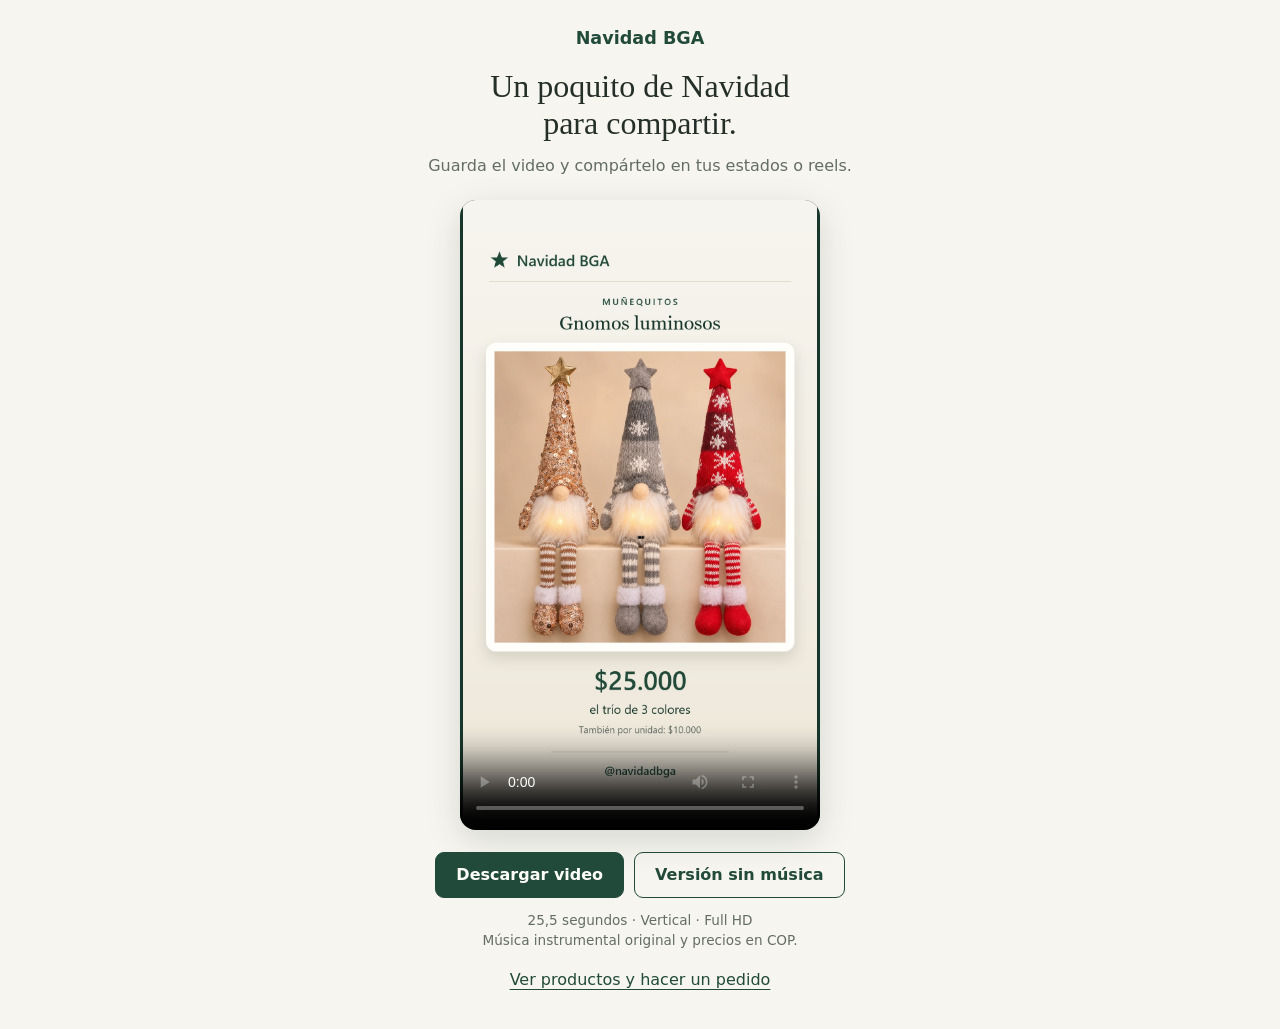
==== docs/reel/index.html @ 73334e3b "Crear reel vertical de NavidadBGA con fotos, precios y musica original" ====
<!doctype html>
<html lang="es-CO">
<head>
  <meta charset="utf-8">
  <meta name="viewport" content="width=device-width,initial-scale=1">
  <meta name="description" content="Video de Navidad BGA para compartir en estados y reels.">
  <meta name="theme-color" content="#17372c">
  <title>Video para compartir · Navidad BGA</title>
  <link rel="icon" href="../marca.svg" type="image/svg+xml">
  <style>
    *{box-sizing:border-box}body{margin:0;background:#f7f5ef;color:#242f29;font-family:'Segoe UI',system-ui,sans-serif}
    main{max-width:660px;margin:auto;padding:28px 20px 40px;text-align:center}
    .brand{color:#214a3a;text-decoration:none;font-weight:700;font-size:1.1rem}
    h1{font:2rem Georgia,serif;line-height:1.15;margin:20px 0 12px}
    p{color:#626d65;line-height:1.5;margin:12px 0 20px}
    video{display:block;width:min(100%,360px);height:auto;max-height:70vh;aspect-ratio:9/16;object-fit:contain;margin:22px auto;background:#17372c;border-radius:16px;box-shadow:0 10px 34px #17372c26}
    .actions{display:flex;gap:10px;flex-wrap:wrap;justify-content:center}
    .button{display:inline-flex;align-items:center;justify-content:center;min-height:46px;padding:12px 20px;background:#214a3a;color:#fffefa;border:1px solid #214a3a;border-radius:9px;text-decoration:none;font-weight:650}
    .secondary{background:transparent;color:#214a3a}.info{font-size:.85rem}.catalog{color:#214a3a;text-underline-offset:4px}
    :focus-visible{outline:3px solid #a26333;outline-offset:4px}
  </style>
</head>
<body>
  <main>
    <a class="brand" href="../">Navidad BGA</a>
    <h1>Un poquito de Navidad<br>para compartir.</h1>
    <p>Guarda el video y compártelo en tus estados o reels.</p>
    <video controls playsinline preload="metadata" poster="portada-reel.jpg" aria-label="Video navideño de Navidad BGA">
      <source src="NavidadBGA-reel-estados.mp4" type="video/mp4">
      <a href="NavidadBGA-reel-estados.mp4">Descargar el video</a>
    </video>
    <div class="actions">
      <a class="button" href="NavidadBGA-reel-estados.mp4" download="NavidadBGA-reel-estados.mp4">Descargar video</a>
      <a class="button secondary" href="NavidadBGA-vertical-sin-musica.mp4" download="NavidadBGA-sin-musica.mp4">Versión sin música</a>
    </div>
    <p class="info">25,5 segundos · Vertical · Full HD<br>Música instrumental original y precios en COP.</p>
    <a class="catalog" href="../">Ver productos y hacer un pedido</a>
  </main>
</body>
</html>
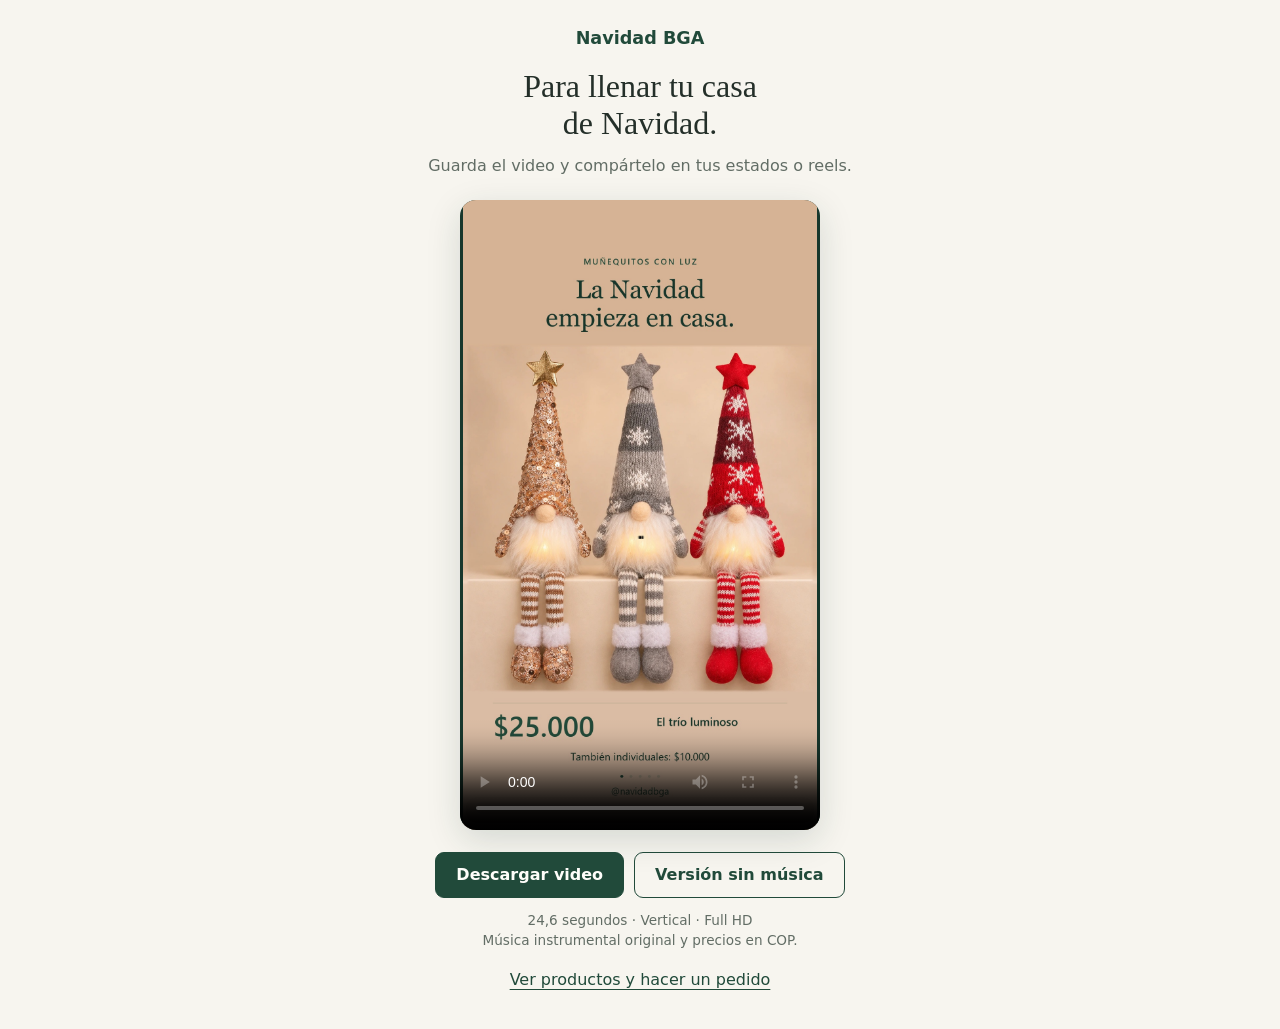
==== commit 9809ac17: "Pulir reel con cinco protagonistas y transiciones limpias" ====
--- a/docs/reel/index.html
+++ b/docs/reel/index.html
@@ -23,17 +23,17 @@
 <body>
   <main>
     <a class="brand" href="../">Navidad BGA</a>
-    <h1>Un poquito de Navidad<br>para compartir.</h1>
+    <h1>Para llenar tu casa<br>de Navidad.</h1>
     <p>Guarda el video y compártelo en tus estados o reels.</p>
-    <video controls playsinline preload="metadata" poster="portada-reel.jpg" aria-label="Video navideño de Navidad BGA">
-      <source src="NavidadBGA-reel-estados.mp4" type="video/mp4">
-      <a href="NavidadBGA-reel-estados.mp4">Descargar el video</a>
+    <video controls playsinline preload="metadata" poster="portada-reel.jpg?v=2" aria-label="Video navideño de Navidad BGA">
+      <source src="NavidadBGA-reel-estados.mp4?v=2" type="video/mp4">
+      <a href="NavidadBGA-reel-estados.mp4?v=2">Descargar el video</a>
     </video>
     <div class="actions">
-      <a class="button" href="NavidadBGA-reel-estados.mp4" download="NavidadBGA-reel-estados.mp4">Descargar video</a>
-      <a class="button secondary" href="NavidadBGA-vertical-sin-musica.mp4" download="NavidadBGA-sin-musica.mp4">Versión sin música</a>
+      <a class="button" href="NavidadBGA-reel-estados.mp4?v=2" download="NavidadBGA-reel-estados.mp4">Descargar video</a>
+      <a class="button secondary" href="NavidadBGA-vertical-sin-musica.mp4?v=2" download="NavidadBGA-sin-musica.mp4">Versión sin música</a>
     </div>
-    <p class="info">25,5 segundos · Vertical · Full HD<br>Música instrumental original y precios en COP.</p>
+    <p class="info">24,6 segundos · Vertical · Full HD<br>Música instrumental original y precios en COP.</p>
     <a class="catalog" href="../">Ver productos y hacer un pedido</a>
   </main>
 </body>
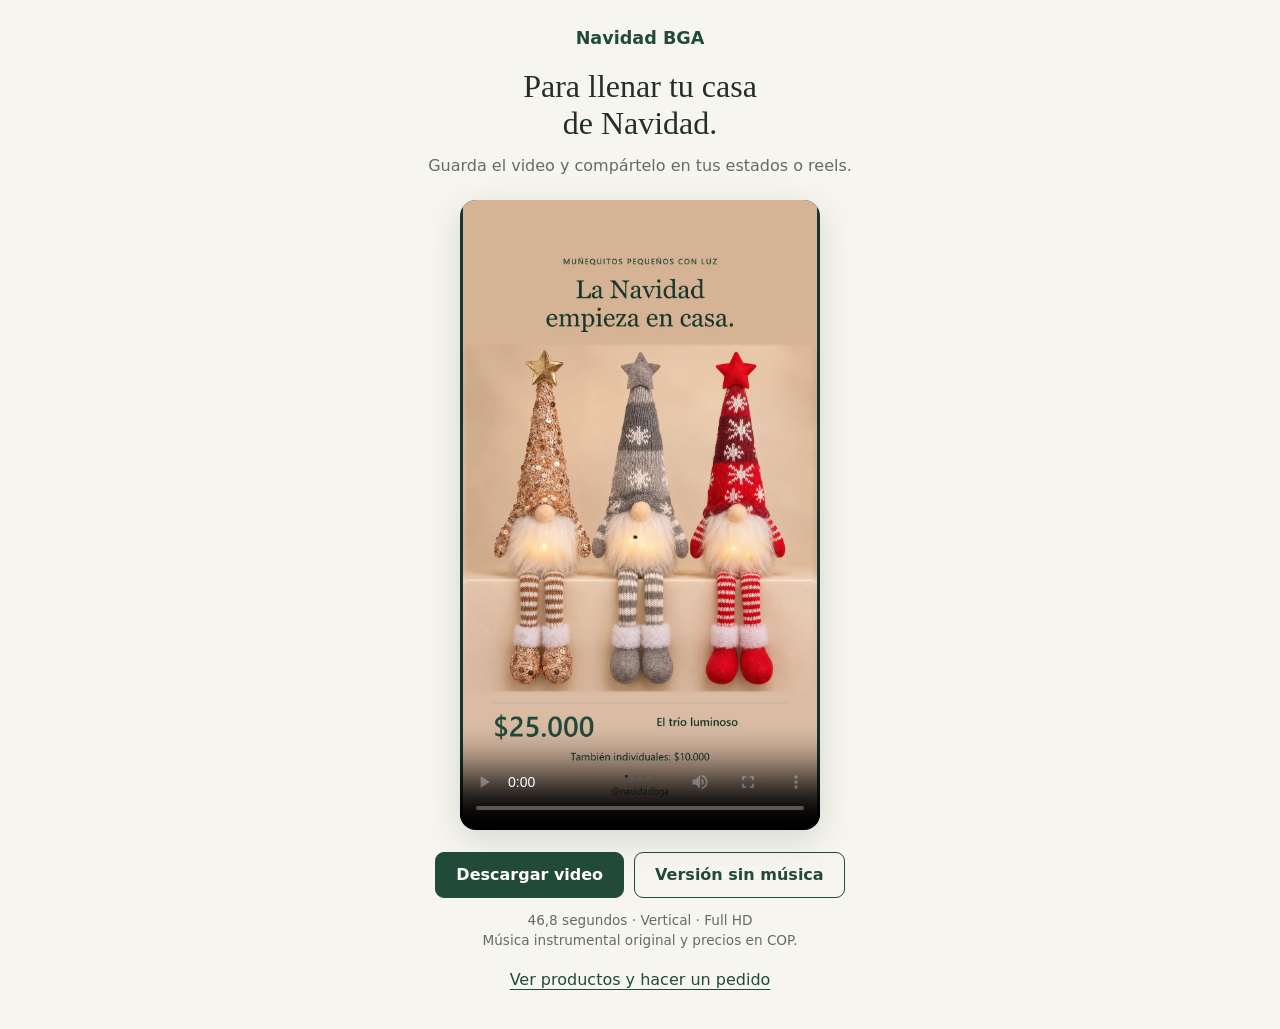
==== commit 5bb0b7ba: "Corregir fundas a 20mil y ampliar colecciones del reel navideno" ====
--- a/docs/reel/index.html
+++ b/docs/reel/index.html
@@ -25,15 +25,15 @@
     <a class="brand" href="../">Navidad BGA</a>
     <h1>Para llenar tu casa<br>de Navidad.</h1>
     <p>Guarda el video y compártelo en tus estados o reels.</p>
-    <video controls playsinline preload="metadata" poster="portada-reel.jpg?v=2" aria-label="Video navideño de Navidad BGA">
-      <source src="NavidadBGA-reel-estados.mp4?v=2" type="video/mp4">
-      <a href="NavidadBGA-reel-estados.mp4?v=2">Descargar el video</a>
+    <video controls playsinline preload="metadata" poster="portada-reel.jpg?v=3" aria-label="Video navideño de Navidad BGA">
+      <source src="NavidadBGA-reel-estados.mp4?v=3" type="video/mp4">
+      <a href="NavidadBGA-reel-estados.mp4?v=3">Descargar el video</a>
     </video>
     <div class="actions">
-      <a class="button" href="NavidadBGA-reel-estados.mp4?v=2" download="NavidadBGA-reel-estados.mp4">Descargar video</a>
-      <a class="button secondary" href="NavidadBGA-vertical-sin-musica.mp4?v=2" download="NavidadBGA-sin-musica.mp4">Versión sin música</a>
+      <a class="button" href="NavidadBGA-reel-estados.mp4?v=3" download="NavidadBGA-reel-estados.mp4">Descargar video</a>
+      <a class="button secondary" href="NavidadBGA-vertical-sin-musica.mp4?v=3" download="NavidadBGA-sin-musica.mp4">Versión sin música</a>
     </div>
-    <p class="info">24,6 segundos · Vertical · Full HD<br>Música instrumental original y precios en COP.</p>
+    <p class="info">46,8 segundos · Vertical · Full HD<br>Música instrumental original y precios en COP.</p>
     <a class="catalog" href="../">Ver productos y hacer un pedido</a>
   </main>
 </body>
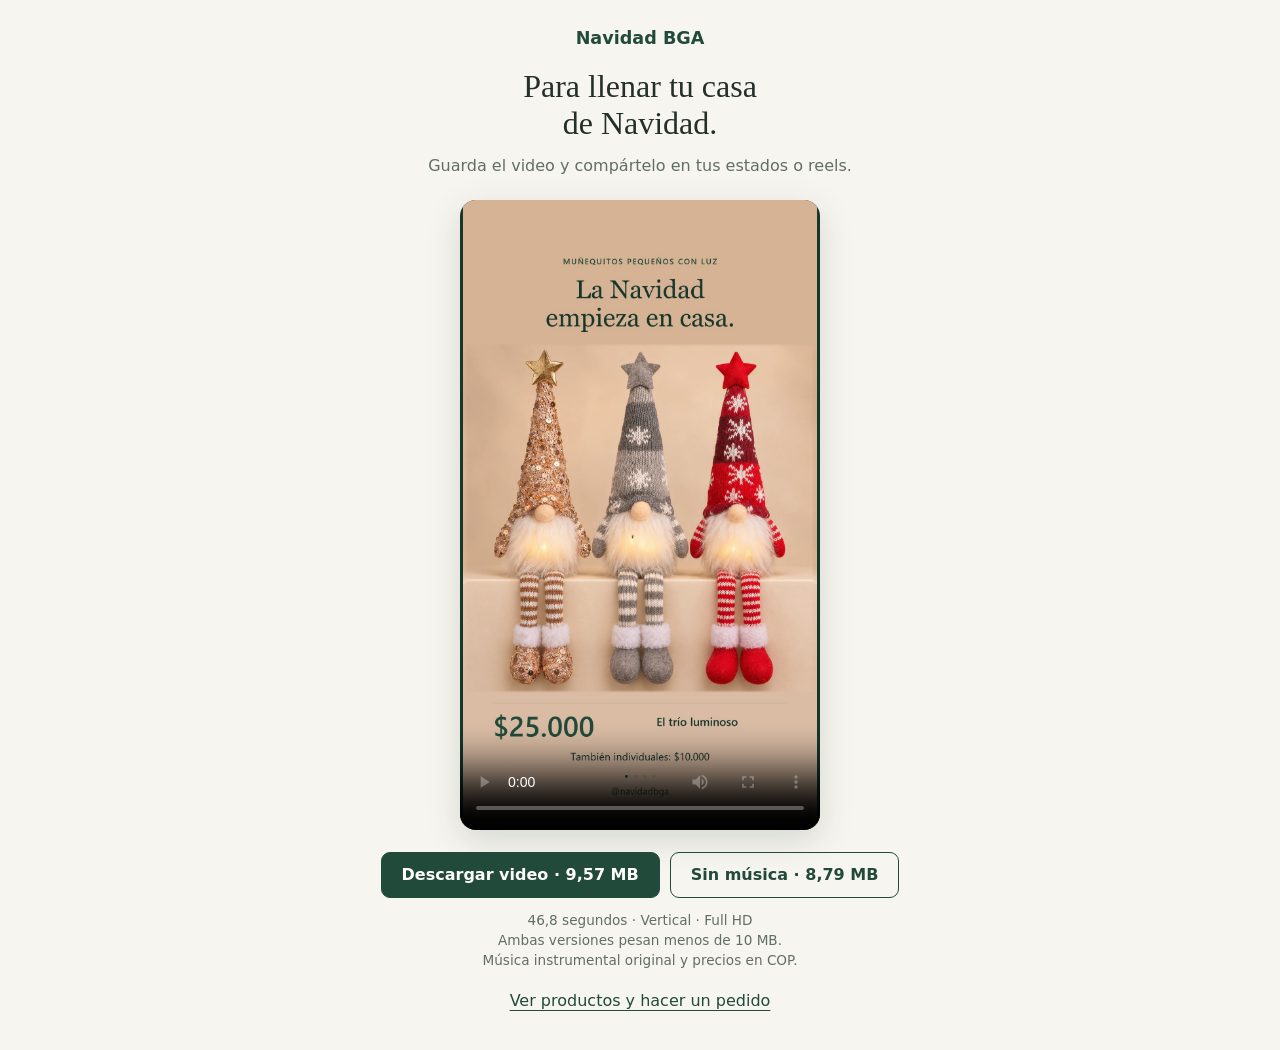
==== commit daf840f9: "Optimizar videos Full HD para compartir por debajo de 10 MB" ====
--- a/docs/reel/index.html
+++ b/docs/reel/index.html
@@ -25,15 +25,15 @@
     <a class="brand" href="../">Navidad BGA</a>
     <h1>Para llenar tu casa<br>de Navidad.</h1>
     <p>Guarda el video y compártelo en tus estados o reels.</p>
-    <video controls playsinline preload="metadata" poster="portada-reel.jpg?v=3" aria-label="Video navideño de Navidad BGA">
-      <source src="NavidadBGA-reel-estados.mp4?v=3" type="video/mp4">
-      <a href="NavidadBGA-reel-estados.mp4?v=3">Descargar el video</a>
+    <video controls playsinline preload="metadata" poster="portada-reel.jpg?v=4" aria-label="Video navideño de Navidad BGA">
+      <source src="NavidadBGA-reel-estados.mp4?v=4" type="video/mp4">
+      <a href="NavidadBGA-reel-estados.mp4?v=4">Descargar el video</a>
     </video>
     <div class="actions">
-      <a class="button" href="NavidadBGA-reel-estados.mp4?v=3" download="NavidadBGA-reel-estados.mp4">Descargar video</a>
-      <a class="button secondary" href="NavidadBGA-vertical-sin-musica.mp4?v=3" download="NavidadBGA-sin-musica.mp4">Versión sin música</a>
+      <a class="button" href="NavidadBGA-reel-estados.mp4?v=4" download="NavidadBGA-reel-estados.mp4">Descargar video · 9,57 MB</a>
+      <a class="button secondary" href="NavidadBGA-vertical-sin-musica.mp4?v=4" download="NavidadBGA-sin-musica.mp4">Sin música · 8,79 MB</a>
     </div>
-    <p class="info">46,8 segundos · Vertical · Full HD<br>Música instrumental original y precios en COP.</p>
+    <p class="info">46,8 segundos · Vertical · Full HD<br>Ambas versiones pesan menos de 10 MB.<br>Música instrumental original y precios en COP.</p>
     <a class="catalog" href="../">Ver productos y hacer un pedido</a>
   </main>
 </body>
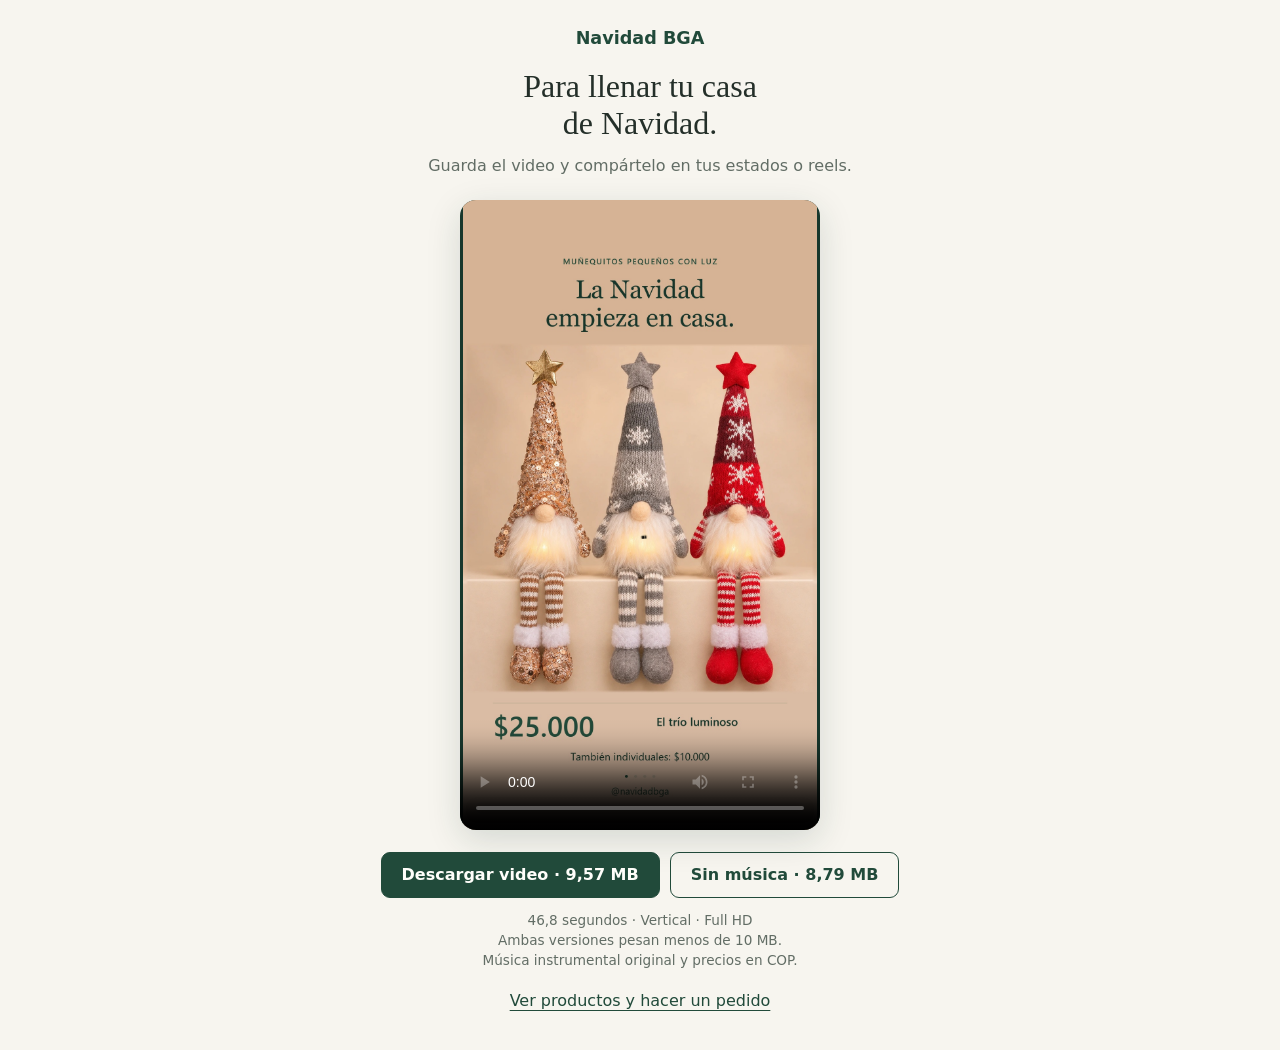
==== commit 47449444: "Corregir mantel y mostrar conjunto azul en elaboracion" ====
--- a/docs/reel/index.html
+++ b/docs/reel/index.html
@@ -25,13 +25,13 @@
     <a class="brand" href="../">Navidad BGA</a>
     <h1>Para llenar tu casa<br>de Navidad.</h1>
     <p>Guarda el video y compártelo en tus estados o reels.</p>
-    <video controls playsinline preload="metadata" poster="portada-reel.jpg?v=4" aria-label="Video navideño de Navidad BGA">
-      <source src="NavidadBGA-reel-estados.mp4?v=4" type="video/mp4">
-      <a href="NavidadBGA-reel-estados.mp4?v=4">Descargar el video</a>
+    <video controls playsinline preload="metadata" poster="portada-reel.jpg?v=5" aria-label="Video navideño de Navidad BGA">
+      <source src="NavidadBGA-reel-estados.mp4?v=5" type="video/mp4">
+      <a href="NavidadBGA-reel-estados.mp4?v=5">Descargar el video</a>
     </video>
     <div class="actions">
-      <a class="button" href="NavidadBGA-reel-estados.mp4?v=4" download="NavidadBGA-reel-estados.mp4">Descargar video · 9,57 MB</a>
-      <a class="button secondary" href="NavidadBGA-vertical-sin-musica.mp4?v=4" download="NavidadBGA-sin-musica.mp4">Sin música · 8,79 MB</a>
+      <a class="button" href="NavidadBGA-reel-estados.mp4?v=5" download="NavidadBGA-reel-estados.mp4">Descargar video · 9,57 MB</a>
+      <a class="button secondary" href="NavidadBGA-vertical-sin-musica.mp4?v=5" download="NavidadBGA-sin-musica.mp4">Sin música · 8,79 MB</a>
     </div>
     <p class="info">46,8 segundos · Vertical · Full HD<br>Ambas versiones pesan menos de 10 MB.<br>Música instrumental original y precios en COP.</p>
     <a class="catalog" href="../">Ver productos y hacer un pedido</a>
